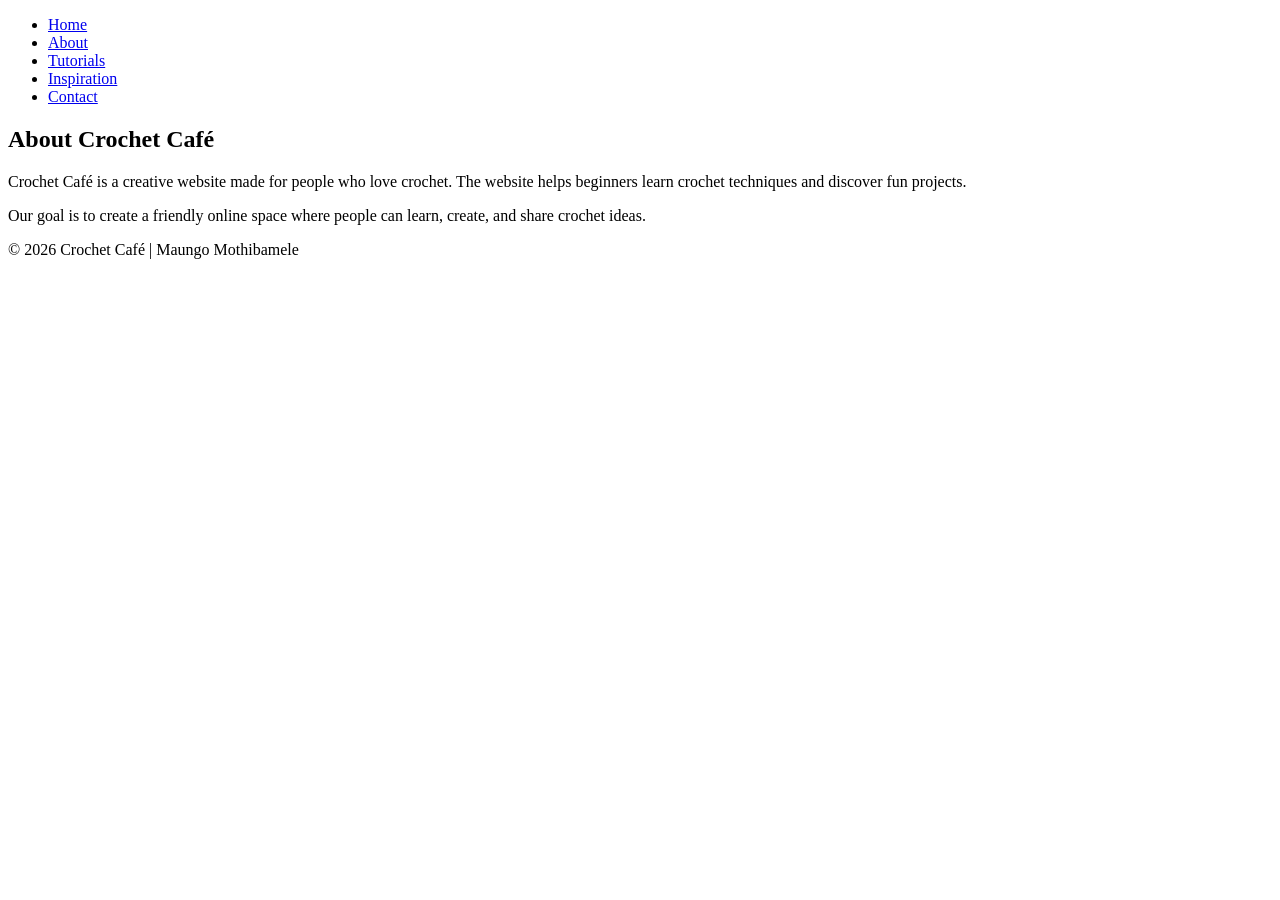
==== about.html @ ff787fa8 "Add files via upload" ====
<!DOCTYPE html>
<html lang="en">
<head>
  <meta charset="UTF-8">
  <meta name="viewport" content="width=device-width, initial-scale=1.0">
  <title>About - Crochet Café</title>
  <link rel="stylesheet" href="css/style.css">
</head>
<body>

<header class="site-header">
  <div class=Crochet Café</div>

  <nav>
    <ul class="nav-list">
      <li><a href="index.html">Home</a></li>
      <li><a href="about.html">About</a></li>
      <li><a href="tutorials.html">Tutorials</a></li>
      <li><a href="inspiration.html">Inspiration</a></li>
      <li><a href="contact.html">Contact</a></li>
    </ul>
  </nav>
</header>

<section class="section">
  <div class="container">
    <h1>About Crochet Café</h1>

    <p>
      Crochet Café is a creative website made for people who love crochet.
      The website helps beginners learn crochet techniques and discover fun projects.
    </p>

    <p>
      Our goal is to create a friendly online space where people can learn,
      create, and share crochet ideas.
    </p>
  </div>
</section>

<footer>
  <p>&copy; 2026 Crochet Café | Maungo Mothibamele</p>
</footer>

</body>
</html>
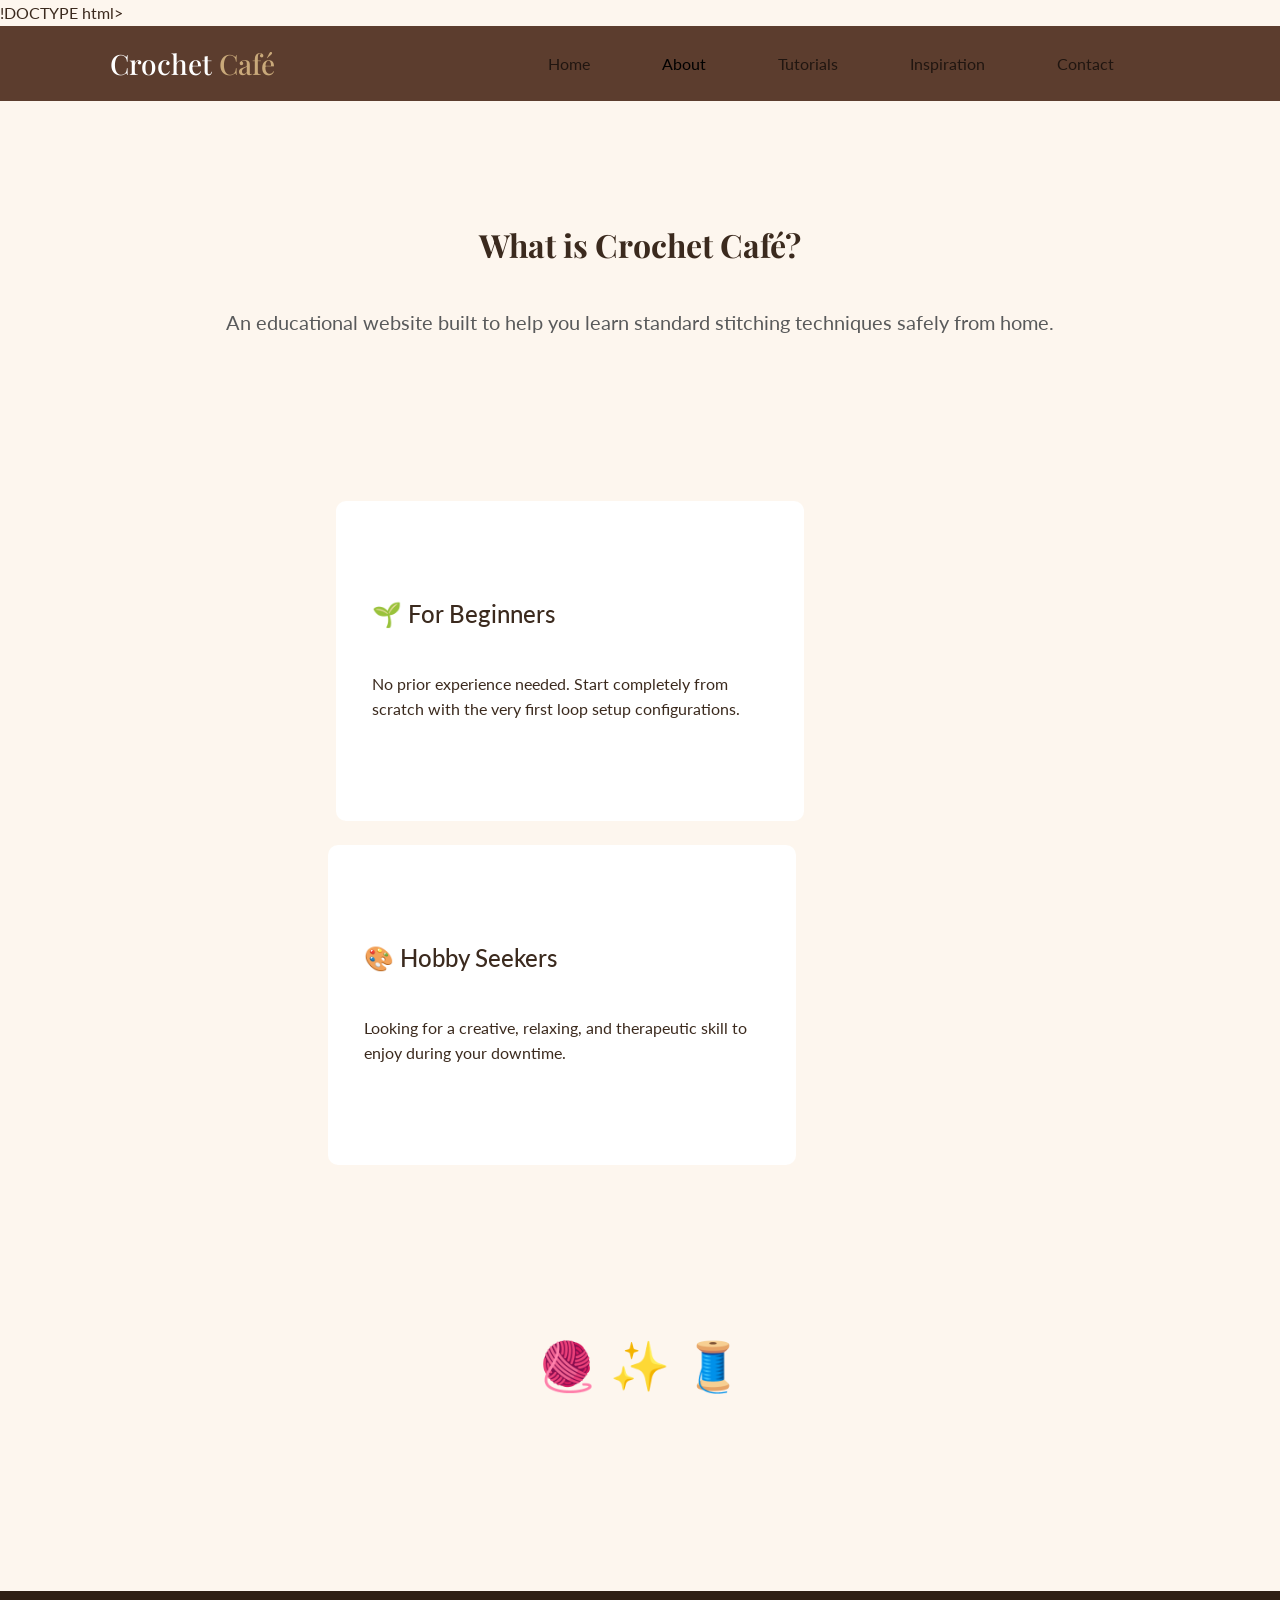
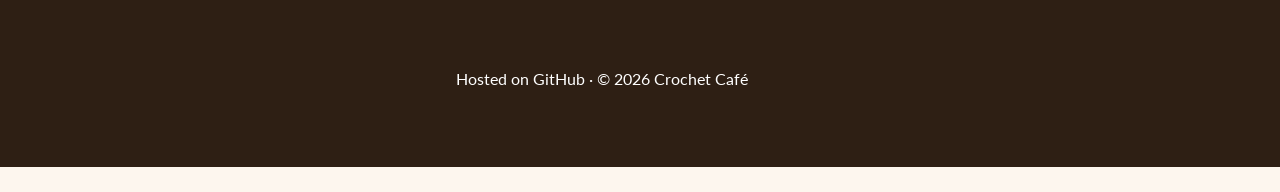
==== commit 9bc1214c: "Update about.html" ====
--- a/about.html
+++ b/about.html
@@ -1,46 +1,131 @@
-<!DOCTYPE html>
+!DOCTYPE html>
+
 <html lang="en">
+
 <head>
-  <meta charset="UTF-8">
-  <meta name="viewport" content="width=device-width, initial-scale=1.0">
-  <title>About - Crochet Café</title>
-  <link rel="stylesheet" href="css/style.css">
+
+  <meta charset="UTF-8">
+
+  <meta name="viewport" content="width=device-width, initial-scale=1.0">
+
+  <title>About - Crochet Café</title>
+
+  <link href="https://cdn.jsdelivr.net/npm/bootstrap@5.3.3/dist/css/bootstrap.min.css" rel="stylesheet">
+
+  <link href="https://fonts.googleapis.com/css2?family=Playfair+Display&family=Lato&display=swap" rel="stylesheet">
+
+  <link rel="stylesheet" href="style.css">
+
 </head>
+
 <body>
 
-<header class="site-header">
-  <div class=Crochet Café</div>
+ 
 
-  <nav>
-    <ul class="nav-list">
-      <li><a href="index.html">Home</a></li>
-      <li><a href="about.html">About</a></li>
-      <li><a href="tutorials.html">Tutorials</a></li>
-      <li><a href="inspiration.html">Inspiration</a></li>
-      <li><a href="contact.html">Contact</a></li>
-    </ul>
-  </nav>
-</header>
+  <nav class="navbar navbar-expand-md bg-brown sticky-top py-3">
 
-<section class="section">
-  <div class="container">
-    <h1>About Crochet Café</h1>
+    <header class="container">
 
-    <p>
-      Crochet Café is a creative website made for people who love crochet.
-      The website helps beginners learn crochet techniques and discover fun projects.
-    </p>
+      <h1 class="navbar-brand mb-0 h1 fs-3 text-white">Crochet <span class="text-tan">Café</span></h1>
 
-    <p>
-      Our goal is to create a friendly online space where people can learn,
-      create, and share crochet ideas.
-    </p>
-  </div>
-</section>
+      <button class="navbar-toggler border-0 text-white" type="button" data-bs-toggle="collapse" data-bs-target="#mainNav">
 
-<footer>
-  <p>&copy; 2026 Crochet Café | Maungo Mothibamele</p>
-</footer>
+        <span class="navbar-toggler-icon" style="filter: invert(1);"></span>
+
+      </button>
+
+      
+
+      <div class="collapse navbar-collapse justify-content-end" id="mainNav">
+
+        <ul class="navbar-nav gap-2">
+
+          <li class="nav-item"><a href="index.html" class="nav-link nav-link-custom">Home</a></li>
+
+          <li class="nav-item"><a href="about.html" class="nav-link nav-link-custom active">About</a></li>
+
+          <li class="nav-item"><a href="tutorial.html" class="nav-link nav-link-custom">Tutorials</a></li>
+
+          <li class="nav-item"><a href="inspiration.html" class="nav-link nav-link-custom">Inspiration</a></li>
+
+          <li class="nav-item"><a href="contact.html" class="nav-link nav-link-custom">Contact</a></li>
+
+        </ul>
+
+      </div>
+
+    </header>
+
+  </nav>
+
+ 
+
+  <main class="container py-5 text-center">
+
+    <header class="max-width-800 mx-auto mb-5">
+
+      <h2 class="fw-bold mb-3">What is Crochet Café?</h2>
+
+      <p class="fs-5 text-muted">An educational website built to help you learn standard stitching techniques safely from home.</p>
+
+    </header>
+
+    
+
+    <section class="row g-4 justify-content-center">
+
+      <article class="col-md-6 text-start">
+
+        <section class="card-custom p-4 h-100">
+
+          <h3 class="h4 mb-3">🌱 For Beginners</h3>
+
+          <p class="mb-0">No prior experience needed. Start completely from scratch with the very first loop setup configurations.</p>
+
+        </section>
+
+      </article>
+
+      <article class="col-md-6 text-start">
+
+        <section class="card-custom p-4 h-100">
+
+          <h3 class="h4 mb-3">🎨 Hobby Seekers</h3>
+
+          <p class="mb-0">Looking for a creative, relaxing, and therapeutic skill to enjoy during your downtime.</p>
+
+        </section>
+
+      </article>
+
+    </section>
+
+ 
+
+    <div class="bg-warm-panel rounded-4 p-4 mt-5 max-width-600 mx-auto">
+
+      <p class="display-5 mb-0">🧶 ✨ 🧵</p>
+
+    </div>
+
+  </main>
+
+ 
+
+  <footer class="text-center py-4 mt-5">
+
+    <address class="container m-0 not-italic">
+
+      <p class="mb-0">Hosted on GitHub · © 2026 Crochet Café</p>
+
+    </address>
+
+  </footer>
+
+ 
+
+  <script src="https://cdn.jsdelivr.net/npm/bootstrap@5.3.3/dist/js/bootstrap.bundle.min.js"></script>
 
 </body>
-</html>+
+</html>
--- a/style.css
+++ b/style.css
@@ -0,0 +1,131 @@
+*{
+box-sizing:border-box;
+margin:0;
+padding:0;
+}
+
+body{
+font-family:'Lato',sans-serif;
+background:#fdf6ee;
+color:#3b2a1e;
+line-height:1.6;
+}
+
+nav{
+background:#5c3d2e;
+display:flex;
+justify-content:space-between;
+align-items:center;
+padding:1rem 2rem;
+position:sticky;
+top:0;
+}
+
+nav h1{
+font-family:'Playfair Display',serif;
+color:#fff;
+}
+
+nav span{
+color:#c9a97a;
+}
+
+nav ul{
+display:flex;
+list-style:none;
+gap:1rem;
+}
+
+nav a{
+text-decoration:none;
+color:white;
+font-weight:bold;
+}
+
+nav a:hover,.active{
+color:#c9a97a;
+}
+
+.hero{
+background:#5c3d2e;
+color:white;
+text-align:center;
+padding:5rem 2rem;
+}
+
+.hero em{
+color:#c9a97a;
+}
+
+section{
+max-width:1000px;
+margin:auto;
+padding:3rem 2rem;
+}
+
+h2{
+font-family:'Playfair Display',serif;
+margin-bottom:1rem;
+}
+
+.grid{
+display:flex;
+flex-wrap:wrap;
+gap:1.5rem;
+margin-top:2rem;
+}
+
+article{
+background:white;
+padding:1.5rem;
+border-radius:10px;
+flex:1;
+min-width:250px;
+}
+
+aside{
+background:#f5e6d0;
+padding:2rem;
+text-align:center;
+font-size:4rem;
+border-radius:10px;
+margin-top:2rem;
+}
+
+.btn,button{
+background:#b85c3a;
+color:white;
+padding:0.8rem 1.5rem;
+border:none;
+border-radius:25px;
+text-decoration:none;
+font-weight:bold;
+cursor:pointer;
+}
+
+.btn:hover,button:hover{
+background:#5c3d2e;
+}
+
+form{
+display:flex;
+flex-direction:column;
+gap:1rem;
+background:#f5e6d0;
+padding:2rem;
+border-radius:10px;
+}
+
+input,textarea,select{
+padding:0.8rem;
+border:1px solid #c9a97a;
+border-radius:5px;
+}
+
+footer{
+background:#2e1f14;
+color:white;
+text-align:center;
+padding:2rem;
+margin-top:2rem;
+}
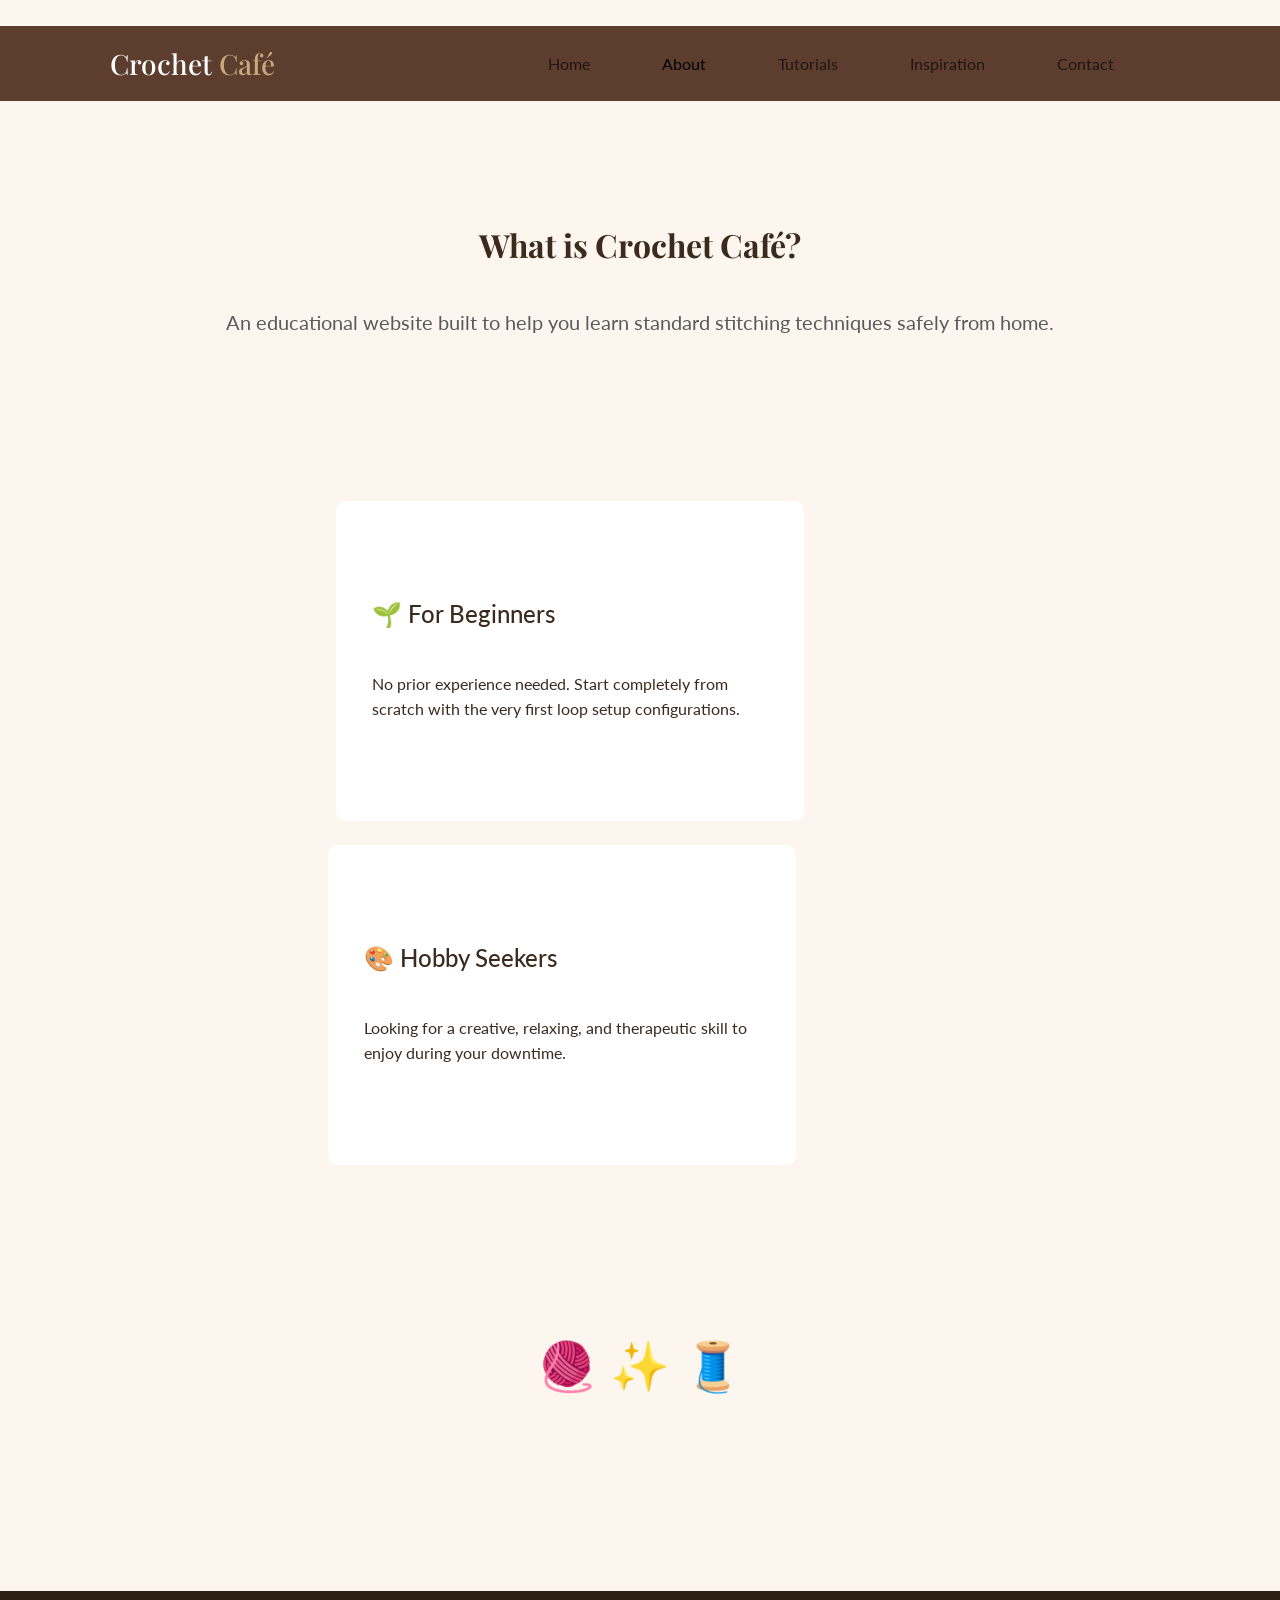
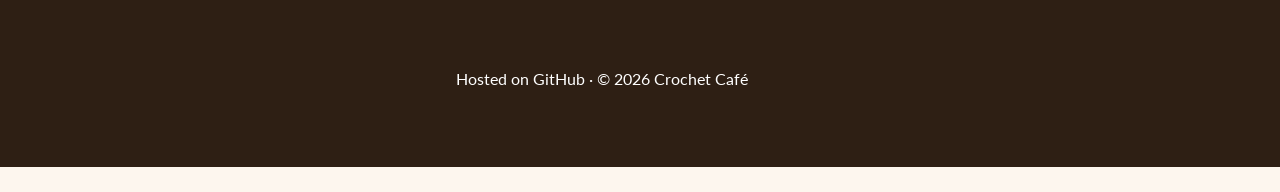
==== commit e0e2a1d1: "Update about.html" ====
--- a/about.html
+++ b/about.html
@@ -1,57 +1,30 @@
-!DOCTYPE html>
-
+<!DOCTYPE html>
 <html lang="en">
-
 <head>
-
   <meta charset="UTF-8">
-
   <meta name="viewport" content="width=device-width, initial-scale=1.0">
-
   <title>About - Crochet Café</title>
-
   <link href="https://cdn.jsdelivr.net/npm/bootstrap@5.3.3/dist/css/bootstrap.min.css" rel="stylesheet">
-
   <link href="https://fonts.googleapis.com/css2?family=Playfair+Display&family=Lato&display=swap" rel="stylesheet">
-
   <link rel="stylesheet" href="style.css">
-
 </head>
 
 <body>
-
- 
-
   <nav class="navbar navbar-expand-md bg-brown sticky-top py-3">
-
     <header class="container">
-
       <h1 class="navbar-brand mb-0 h1 fs-3 text-white">Crochet <span class="text-tan">Café</span></h1>
-
       <button class="navbar-toggler border-0 text-white" type="button" data-bs-toggle="collapse" data-bs-target="#mainNav">
-
         <span class="navbar-toggler-icon" style="filter: invert(1);"></span>
-
       </button>
 
-      
-
       <div class="collapse navbar-collapse justify-content-end" id="mainNav">
-
         <ul class="navbar-nav gap-2">
-
           <li class="nav-item"><a href="index.html" class="nav-link nav-link-custom">Home</a></li>
-
           <li class="nav-item"><a href="about.html" class="nav-link nav-link-custom active">About</a></li>
-
           <li class="nav-item"><a href="tutorial.html" class="nav-link nav-link-custom">Tutorials</a></li>
-
           <li class="nav-item"><a href="inspiration.html" class="nav-link nav-link-custom">Inspiration</a></li>
-
           <li class="nav-item"><a href="contact.html" class="nav-link nav-link-custom">Contact</a></li>
-
         </ul>
-
       </div>
 
     </header>
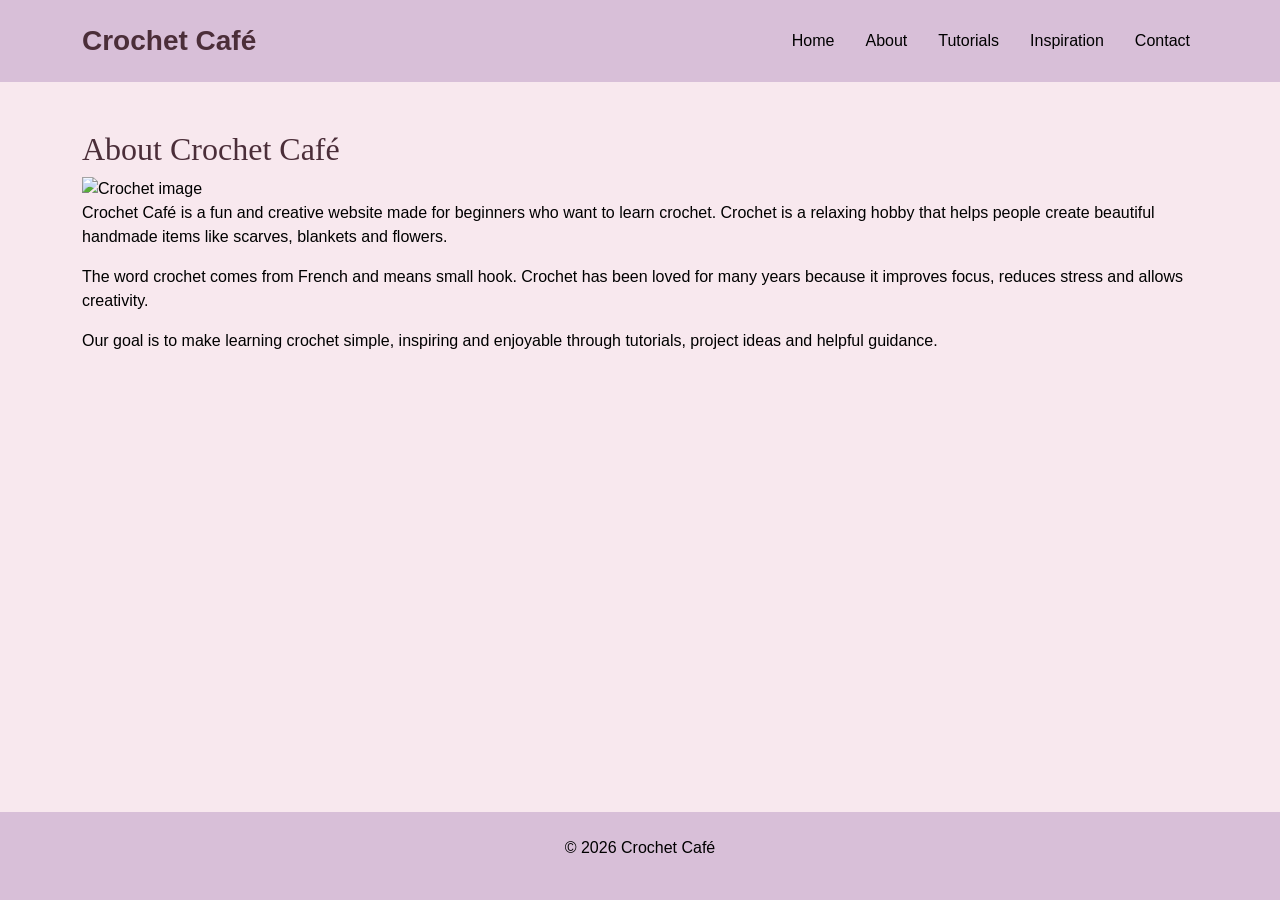
==== commit 42ad5811: "Update about.html" ====
--- a/about.html
+++ b/about.html
@@ -1,104 +1,55 @@
 <!DOCTYPE html>
 <html lang="en">
 <head>
-  <meta charset="UTF-8">
-  <meta name="viewport" content="width=device-width, initial-scale=1.0">
-  <title>About - Crochet Café</title>
-  <link href="https://cdn.jsdelivr.net/npm/bootstrap@5.3.3/dist/css/bootstrap.min.css" rel="stylesheet">
-  <link href="https://fonts.googleapis.com/css2?family=Playfair+Display&family=Lato&display=swap" rel="stylesheet">
-  <link rel="stylesheet" href="style.css">
+<meta charset="UTF-8">
+<meta name="viewport" content="width=device-width, initial-scale=1.0">
+<title>About</title>
+<link href="https://cdn.jsdelivr.net/npm/bootstrap@5.3.3/dist/css/bootstrap.min.css" rel="stylesheet">
+<link rel="stylesheet" href="style.css">
 </head>
+<body>
 
-<body>
-  <nav class="navbar navbar-expand-md bg-brown sticky-top py-3">
-    <header class="container">
-      <h1 class="navbar-brand mb-0 h1 fs-3 text-white">Crochet <span class="text-tan">Café</span></h1>
-      <button class="navbar-toggler border-0 text-white" type="button" data-bs-toggle="collapse" data-bs-target="#mainNav">
-        <span class="navbar-toggler-icon" style="filter: invert(1);"></span>
-      </button>
+<nav class="navbar navbar-expand-lg">
+<div class="container">
+<a class="navbar-brand" href="index.html">Crochet Café</a>
+<div class="collapse navbar-collapse">
+<ul class="navbar-nav ms-auto">
+<li class="nav-item"><a class="nav-link" href="index.html">Home</a></li>
+<li class="nav-item"><a class="nav-link active" href="about.html">About</a></li>
+<li class="nav-item"><a class="nav-link" href="tutorial.html">Tutorials</a></li>
+<li class="nav-item"><a class="nav-link" href="inspiration.html">Inspiration</a></li>
+<li class="nav-item"><a class="nav-link" href="contact.html">Contact</a></li>
+</ul>
+</div>
+</div>
+</nav>
 
-      <div class="collapse navbar-collapse justify-content-end" id="mainNav">
-        <ul class="navbar-nav gap-2">
-          <li class="nav-item"><a href="index.html" class="nav-link nav-link-custom">Home</a></li>
-          <li class="nav-item"><a href="about.html" class="nav-link nav-link-custom active">About</a></li>
-          <li class="nav-item"><a href="tutorial.html" class="nav-link nav-link-custom">Tutorials</a></li>
-          <li class="nav-item"><a href="inspiration.html" class="nav-link nav-link-custom">Inspiration</a></li>
-          <li class="nav-item"><a href="contact.html" class="nav-link nav-link-custom">Contact</a></li>
-        </ul>
-      </div>
+<main class="container py-5">
+<section class="about-content">
+    <h2>About Crochet Café</h2>
+    <img src="crochet.jpg" alt="Crochet image" class="about-pic">
 
-    </header>
+    <p>
+        Crochet Café is a fun and creative website made for beginners who want to learn crochet.
+        Crochet is a relaxing hobby that helps people create beautiful handmade items like scarves,
+        blankets and flowers.
+    </p>
 
-  </nav>
+    <p>
+        The word crochet comes from French and means small hook.
+        Crochet has been loved for many years because it improves focus,
+        reduces stress and allows creativity.
+    </p>
 
- 
-
-  <main class="container py-5 text-center">
-
-    <header class="max-width-800 mx-auto mb-5">
-
-      <h2 class="fw-bold mb-3">What is Crochet Café?</h2>
-
-      <p class="fs-5 text-muted">An educational website built to help you learn standard stitching techniques safely from home.</p>
-
-    </header>
-
-    
-
-    <section class="row g-4 justify-content-center">
-
-      <article class="col-md-6 text-start">
-
-        <section class="card-custom p-4 h-100">
-
-          <h3 class="h4 mb-3">🌱 For Beginners</h3>
-
-          <p class="mb-0">No prior experience needed. Start completely from scratch with the very first loop setup configurations.</p>
-
-        </section>
-
-      </article>
-
-      <article class="col-md-6 text-start">
-
-        <section class="card-custom p-4 h-100">
-
-          <h3 class="h4 mb-3">🎨 Hobby Seekers</h3>
-
-          <p class="mb-0">Looking for a creative, relaxing, and therapeutic skill to enjoy during your downtime.</p>
-
-        </section>
-
-      </article>
-
-    </section>
-
- 
-
-    <div class="bg-warm-panel rounded-4 p-4 mt-5 max-width-600 mx-auto">
-
-      <p class="display-5 mb-0">🧶 ✨ 🧵</p>
-
-    </div>
-
-  </main>
-
- 
-
-  <footer class="text-center py-4 mt-5">
-
-    <address class="container m-0 not-italic">
-
-      <p class="mb-0">Hosted on GitHub · © 2026 Crochet Café</p>
-
-    </address>
-
-  </footer>
-
- 
-
-  <script src="https://cdn.jsdelivr.net/npm/bootstrap@5.3.3/dist/js/bootstrap.bundle.min.js"></script>
-
+    <p>
+        Our goal is to make learning crochet simple, inspiring and enjoyable
+        through tutorials, project ideas and helpful guidance.
+    </p>
+</section>
+</main>
+<footer class="text-center py-4">
+<p>© 2026 Crochet Café</p>
+</footer>
+<script src="https://cdn.jsdelivr.net/npm/bootstrap@5.3.3/dist/js/bootstrap.bundle.min.js"></script>
 </body>
-
 </html>
--- a/style.css
+++ b/style.css
@@ -1,131 +1,144 @@
-*{
-box-sizing:border-box;
-margin:0;
-padding:0;
+html {
+    height: 100%;
+}
+body {
+    min-height: 100vh;
+    display: flex;
+    flex-direction: column;
+    font-family: 'Lato', sans-serif;
+    background-color: #f8e8ee;
+    color: #000;
+    margin: 0;
+}
+main {
+    flex: 1;
+}
+h1, h2, h3 {
+     font-family: 'Playfair Display', serif;
+    color: #4b2e39;
+}
+.navbar {
+    background-color: #d8bfd8;
+    padding: 15px 0;
+}
+.navbar-brand {
+    font-size: 28px;
+    font-weight: bold;
+    color: #4b2e39;
+}
+.nav-link {
+    color: #000;
+    font-weight: 500;
+    margin-left: 15px;
+}
+.nav-link:hover, .nav-link.active {
+    color: #8b5a7a;
+}
+.hero {
+    background-color: #f4d6e3;
+    text-align: center;
+    padding: 80px 20px;
+}
+.hero h1, .hero h2 {
+    margin-bottom: 15px;
+}
+.hero p {
+    font-size: 18px;
+}
+section {
+    margin-bottom: 30px;
+}
+.card {
+    background-color: #fff5f8;
+    border: none;
+    border-radius: 12px;
+    padding: 20px;
+    box-shadow: 0 4px 10px rgba(0,0,0,0.08);
+    transition: transform 0.3s ease;
+}
+.card:hover {
+    transform: translateY(-5px);
+}
+.btn-primary {
+    background-color: #b57edc;
+    border: none;
+}
+.btn-primary:hover {
+    background-color: #8b5a7a;
+}
+form input,
+form textarea {
+    border-radius: 8px;
+}
+footer {
+    background-color: #d8bfd8;
+    text-align: center;
+    padding: 20px;
+    margin-top: auto;
+    width: 100%;
+}
+.image-fill {
+    width: 100%;
+    text-align: center;
+    padding: 20px 0;
 }
 
-body{
-font-family:'Lato',sans-serif;
-background:#fdf6ee;
-color:#3b2a1e;
-line-height:1.6;
+.image-fill img {
+    width: 80%;
+    max-width: 700px;
+    border-radius: 15px;
+    box-shadow: 0 4px 10px rgba(0,0,0,0.15);
 }
 
-nav{
-background:#5c3d2e;
-display:flex;
-justify-content:space-between;
-align-items:center;
-padding:1rem 2rem;
-position:sticky;
-top:0;
+.page-bg {
+    background-image: url("scarf.jpg");
+    background-size: cover;
+    background-position: center;
+    background-repeat: no-repeat;
+    border-radius: 15px;
+    padding: 40px;
+    background-color: rgba(255,255,255,0.85);
+    background-blend-mode: lighten;
+}
+.card-section {
+    display: flex;
+    gap: 20px;
+    justify-content: center;
+    flex-wrap: wrap;
 }
 
-nav h1{
-font-family:'Playfair Display',serif;
-color:#fff;
+.card {
+    background: #f8d7da;
+    padding: 20px;
+    border-radius: 15px;
+    width: 220px;
+    text-align: center;
+    transition: 0.3s;
+    box-shadow: 0 4px 8px rgba(0,0,0,0.1);
 }
-
-nav span{
-color:#c9a97a;
+.card:hover {
+    transform: scale(1.05);
+    background: #e6c7ff;
 }
-
-nav ul{
-display:flex;
-list-style:none;
-gap:1rem;
+button {
+    background: #6b4226;
+    color: white;
+    border: none;
+    padding: 10px;
+    border-radius: 10px;
+    cursor: pointer;
 }
-
-nav a{
-text-decoration:none;
-color:white;
-font-weight:bold;
+button:hover {
+    background: #8a5a44;
 }
-
-nav a:hover,.active{
-color:#c9a97a;
+.contact-form {
+    margin-top: 40px;
+    text-align: center;
 }
-
-.hero{
-background:#5c3d2e;
-color:white;
-text-align:center;
-padding:5rem 2rem;
+input, textarea {
+    width: 70%;
+    padding: 12px;
+    margin: 10px;
+    border-radius: 10px;
+    border: 1px solid #ccc;
 }
-
-.hero em{
-color:#c9a97a;
-}
-
-section{
-max-width:1000px;
-margin:auto;
-padding:3rem 2rem;
-}
-
-h2{
-font-family:'Playfair Display',serif;
-margin-bottom:1rem;
-}
-
-.grid{
-display:flex;
-flex-wrap:wrap;
-gap:1.5rem;
-margin-top:2rem;
-}
-
-article{
-background:white;
-padding:1.5rem;
-border-radius:10px;
-flex:1;
-min-width:250px;
-}
-
-aside{
-background:#f5e6d0;
-padding:2rem;
-text-align:center;
-font-size:4rem;
-border-radius:10px;
-margin-top:2rem;
-}
-
-.btn,button{
-background:#b85c3a;
-color:white;
-padding:0.8rem 1.5rem;
-border:none;
-border-radius:25px;
-text-decoration:none;
-font-weight:bold;
-cursor:pointer;
-}
-
-.btn:hover,button:hover{
-background:#5c3d2e;
-}
-
-form{
-display:flex;
-flex-direction:column;
-gap:1rem;
-background:#f5e6d0;
-padding:2rem;
-border-radius:10px;
-}
-
-input,textarea,select{
-padding:0.8rem;
-border:1px solid #c9a97a;
-border-radius:5px;
-}
-
-footer{
-background:#2e1f14;
-color:white;
-text-align:center;
-padding:2rem;
-margin-top:2rem;
-}
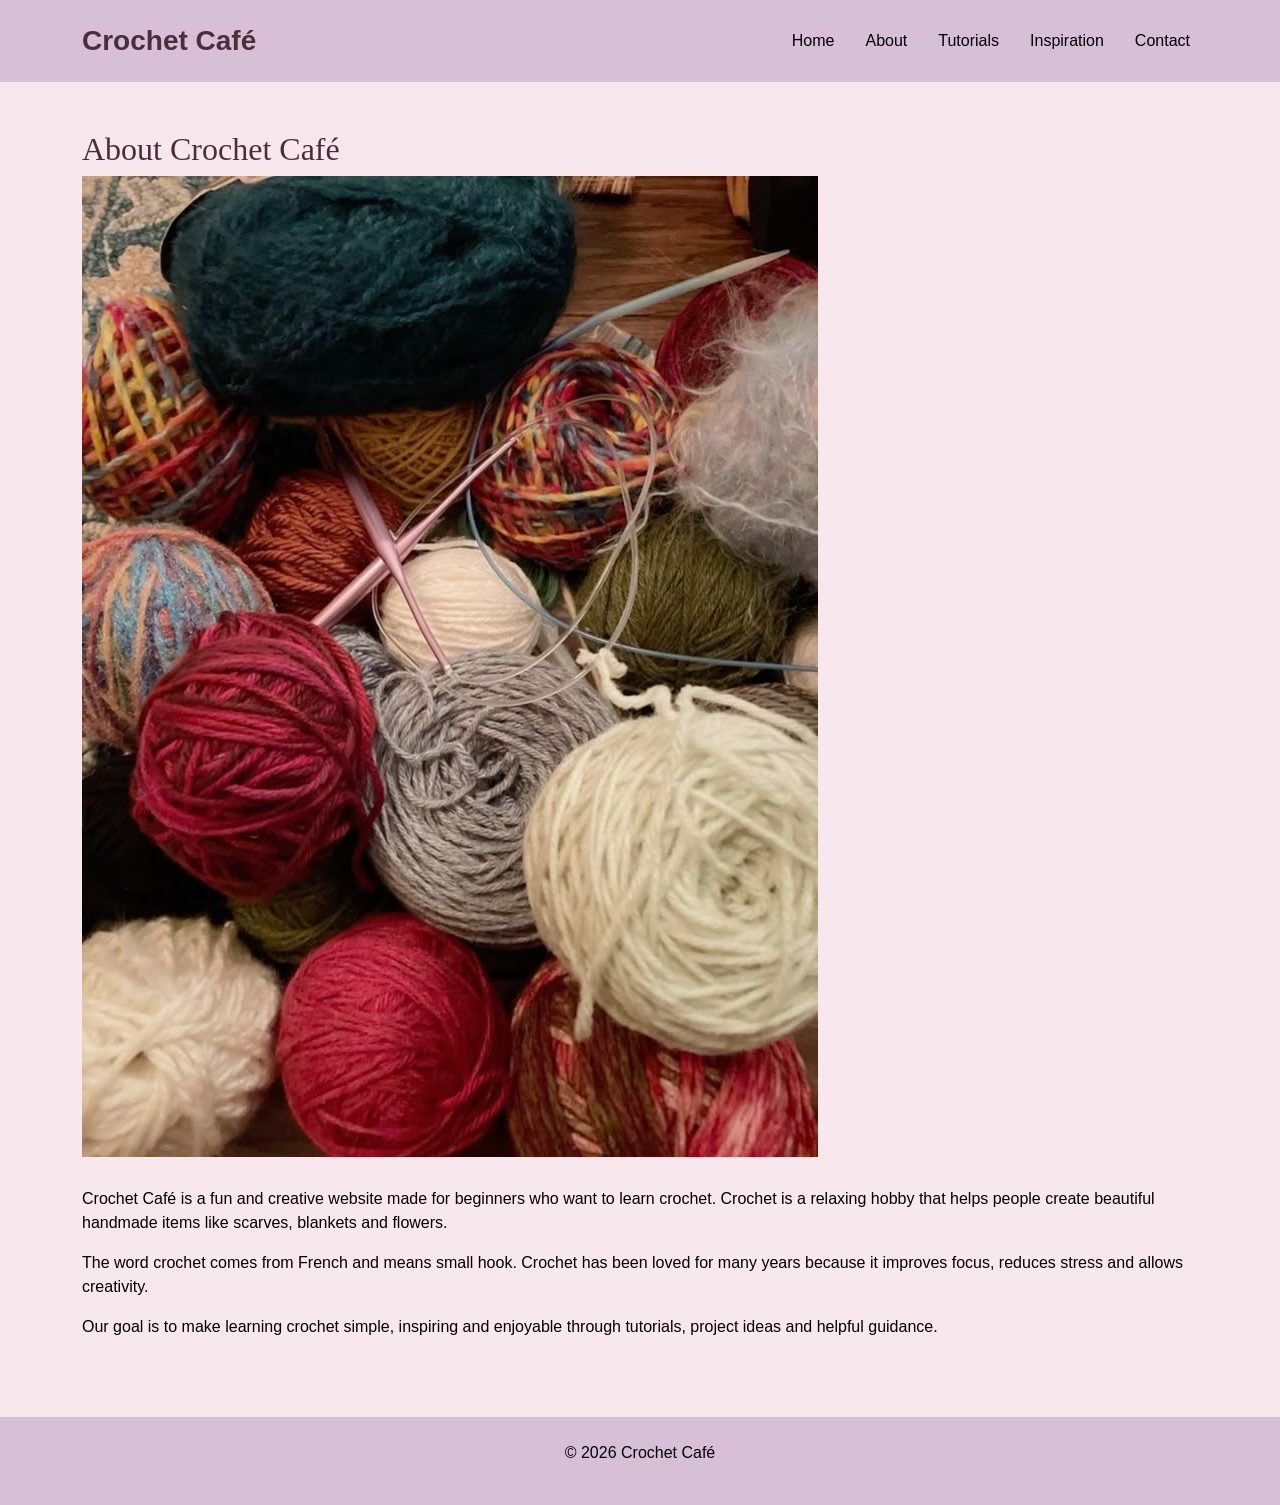
==== commit 877ea315: "Update about.html" ====
--- a/about.html
+++ b/about.html
@@ -27,7 +27,9 @@
 <main class="container py-5">
 <section class="about-content">
     <h2>About Crochet Café</h2>
-    <img src="crochet.jpg" alt="Crochet image" class="about-pic">
+    <section class="about-image">
+    <img src="crochet.jpg" alt="Crochet yarn">
+</section>
 
     <p>
         Crochet Café is a fun and creative website made for beginners who want to learn crochet.
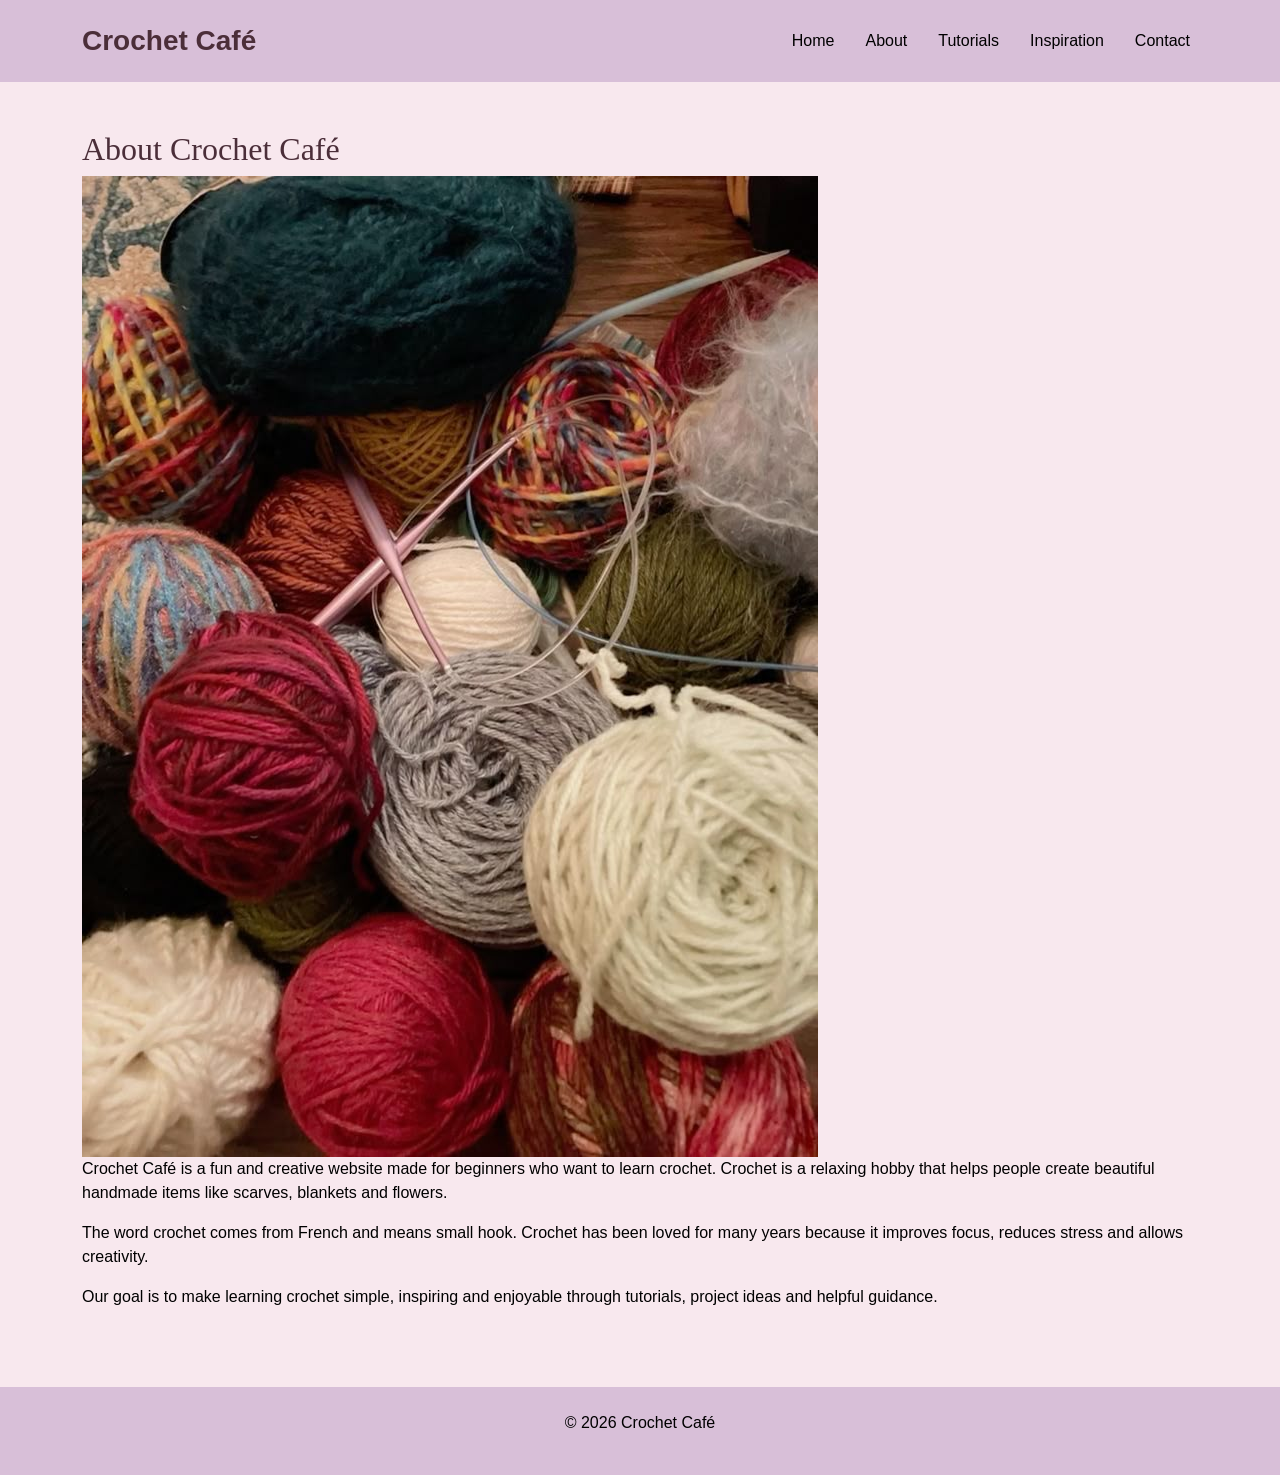
==== commit ed9d9aa1: "Update about.html" ====
--- a/about.html
+++ b/about.html
@@ -27,22 +27,17 @@
 <main class="container py-5">
 <section class="about-content">
     <h2>About Crochet Café</h2>
-    <section class="about-image">
     <img src="crochet.jpg" alt="Crochet yarn">
-</section>
-
     <p>
         Crochet Café is a fun and creative website made for beginners who want to learn crochet.
         Crochet is a relaxing hobby that helps people create beautiful handmade items like scarves,
         blankets and flowers.
     </p>
-
     <p>
         The word crochet comes from French and means small hook.
         Crochet has been loved for many years because it improves focus,
         reduces stress and allows creativity.
     </p>
-
     <p>
         Our goal is to make learning crochet simple, inspiring and enjoyable
         through tutorials, project ideas and helpful guidance.
--- a/style.css
+++ b/style.css
@@ -142,3 +142,26 @@
     border-radius: 10px;
     border: 1px solid #ccc;
 }
+.about-section {
+    padding: 30px;
+}
+
+.about-card {
+    background: rgba(255,255,255,0.9);
+    padding: 20px;
+    margin: 15px 0;
+    border-radius: 15px;
+    box-shadow: 0 4px 10px rgba(0,0,0,0.1);
+    transition: 0.3s;
+}
+
+.about-card:hover {
+    transform: translateY(-5px);
+}
+
+.about-img {
+    width: 75%;
+    max-width: 220px;
+    border-radius: 20px;
+    box-shadow: 0 6px 15px rgba(0,0,0,0.1);
+}
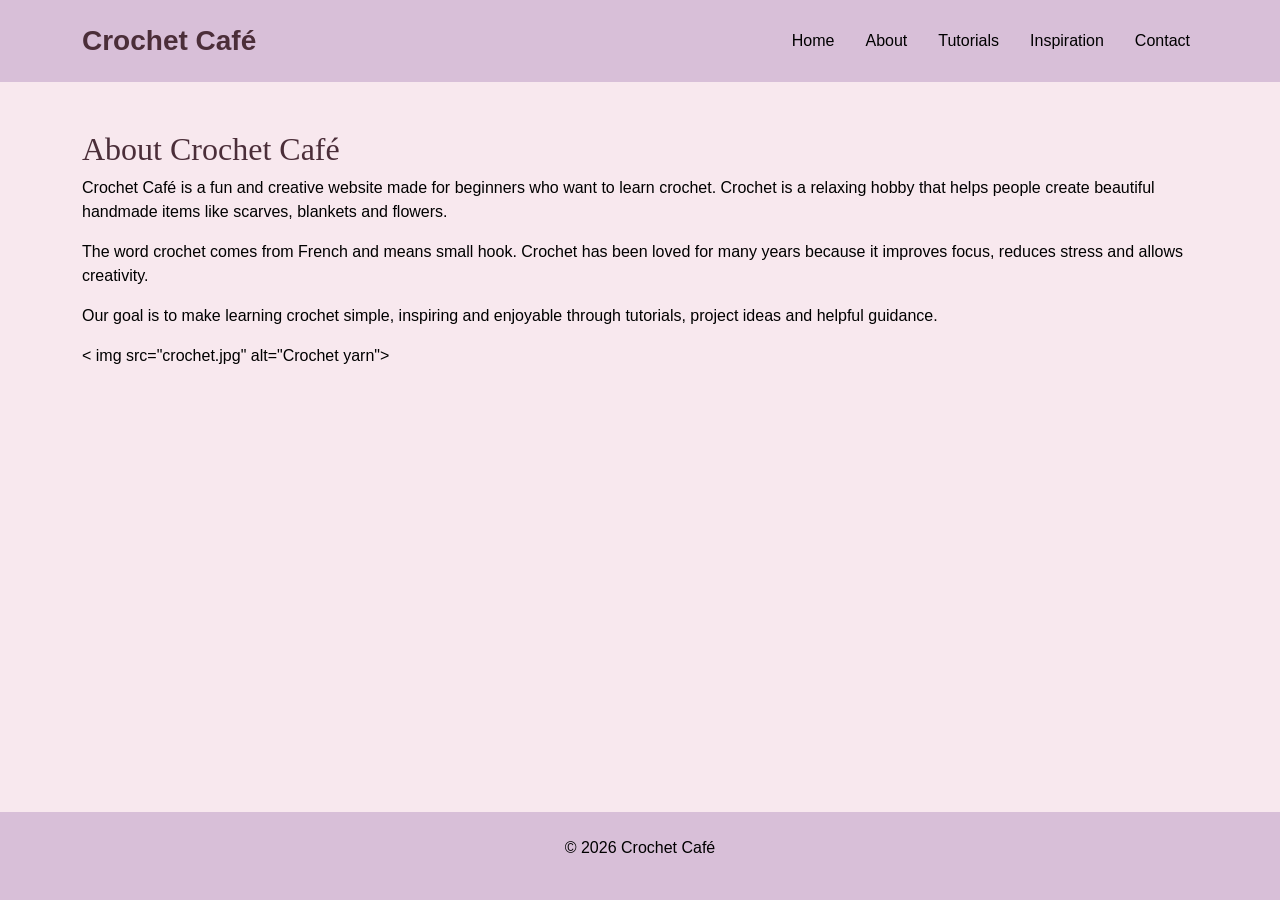
==== commit 33f4ae7b: "Update about.html" ====
--- a/about.html
+++ b/about.html
@@ -27,7 +27,6 @@
 <main class="container py-5">
 <section class="about-content">
     <h2>About Crochet Café</h2>
-    <img src="crochet.jpg" alt="Crochet yarn">
     <p>
         Crochet Café is a fun and creative website made for beginners who want to learn crochet.
         Crochet is a relaxing hobby that helps people create beautiful handmade items like scarves,
@@ -42,6 +41,7 @@
         Our goal is to make learning crochet simple, inspiring and enjoyable
         through tutorials, project ideas and helpful guidance.
     </p>
+    < img src="crochet.jpg" alt="Crochet yarn">
 </section>
 </main>
 <footer class="text-center py-4">
--- a/style.css
+++ b/style.css
@@ -94,11 +94,11 @@
     background-image: url("scarf.jpg");
     background-size: cover;
     background-position: center;
-    background-repeat: no-repeat;
+    background-repeat: repeat;
     border-radius: 15px;
     padding: 40px;
     background-color: rgba(255,255,255,0.85);
-    background-blend-mode: lighten;
+    background-blend-mode: light;
 }
 .card-section {
     display: flex;
@@ -144,24 +144,14 @@
 }
 .about-section {
     padding: 30px;
+
+.about {
+ float: right;
+    width: 180px;
+    height: 180px;
+    object-fit: cover;
+    margin: 10px 0 15px 20px;
+    border-radius: 15px;
+    box-shadow: 0 4px 10px rgba(0,0,0,0.2);
 }
-
-.about-card {
-    background: rgba(255,255,255,0.9);
-    padding: 20px;
-    margin: 15px 0;
-    border-radius: 15px;
-    box-shadow: 0 4px 10px rgba(0,0,0,0.1);
-    transition: 0.3s;
 }
-
-.about-card:hover {
-    transform: translateY(-5px);
-}
-
-.about-img {
-    width: 75%;
-    max-width: 220px;
-    border-radius: 20px;
-    box-shadow: 0 6px 15px rgba(0,0,0,0.1);
-}
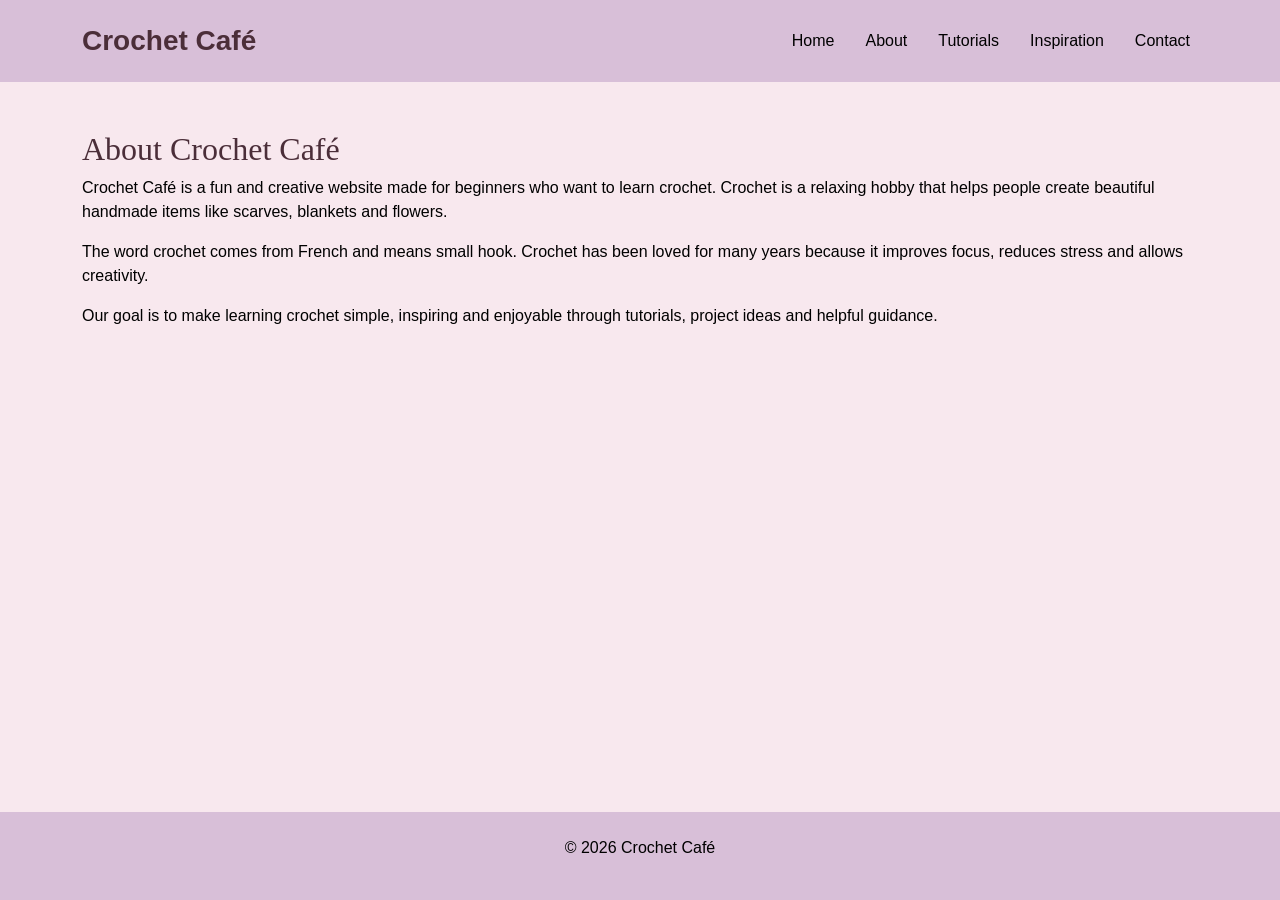
==== commit 293da23e: "Update about.html" ====
--- a/about.html
+++ b/about.html
@@ -40,8 +40,7 @@
     <p>
         Our goal is to make learning crochet simple, inspiring and enjoyable
         through tutorials, project ideas and helpful guidance.
-    </p>
-    < img src="crochet.jpg" alt="Crochet yarn">
+    </p> 
 </section>
 </main>
 <footer class="text-center py-4">
--- a/style.css
+++ b/style.css
@@ -142,16 +142,4 @@
     border-radius: 10px;
     border: 1px solid #ccc;
 }
-.about-section {
-    padding: 30px;
 
-.about {
- float: right;
-    width: 180px;
-    height: 180px;
-    object-fit: cover;
-    margin: 10px 0 15px 20px;
-    border-radius: 15px;
-    box-shadow: 0 4px 10px rgba(0,0,0,0.2);
-}
-}
